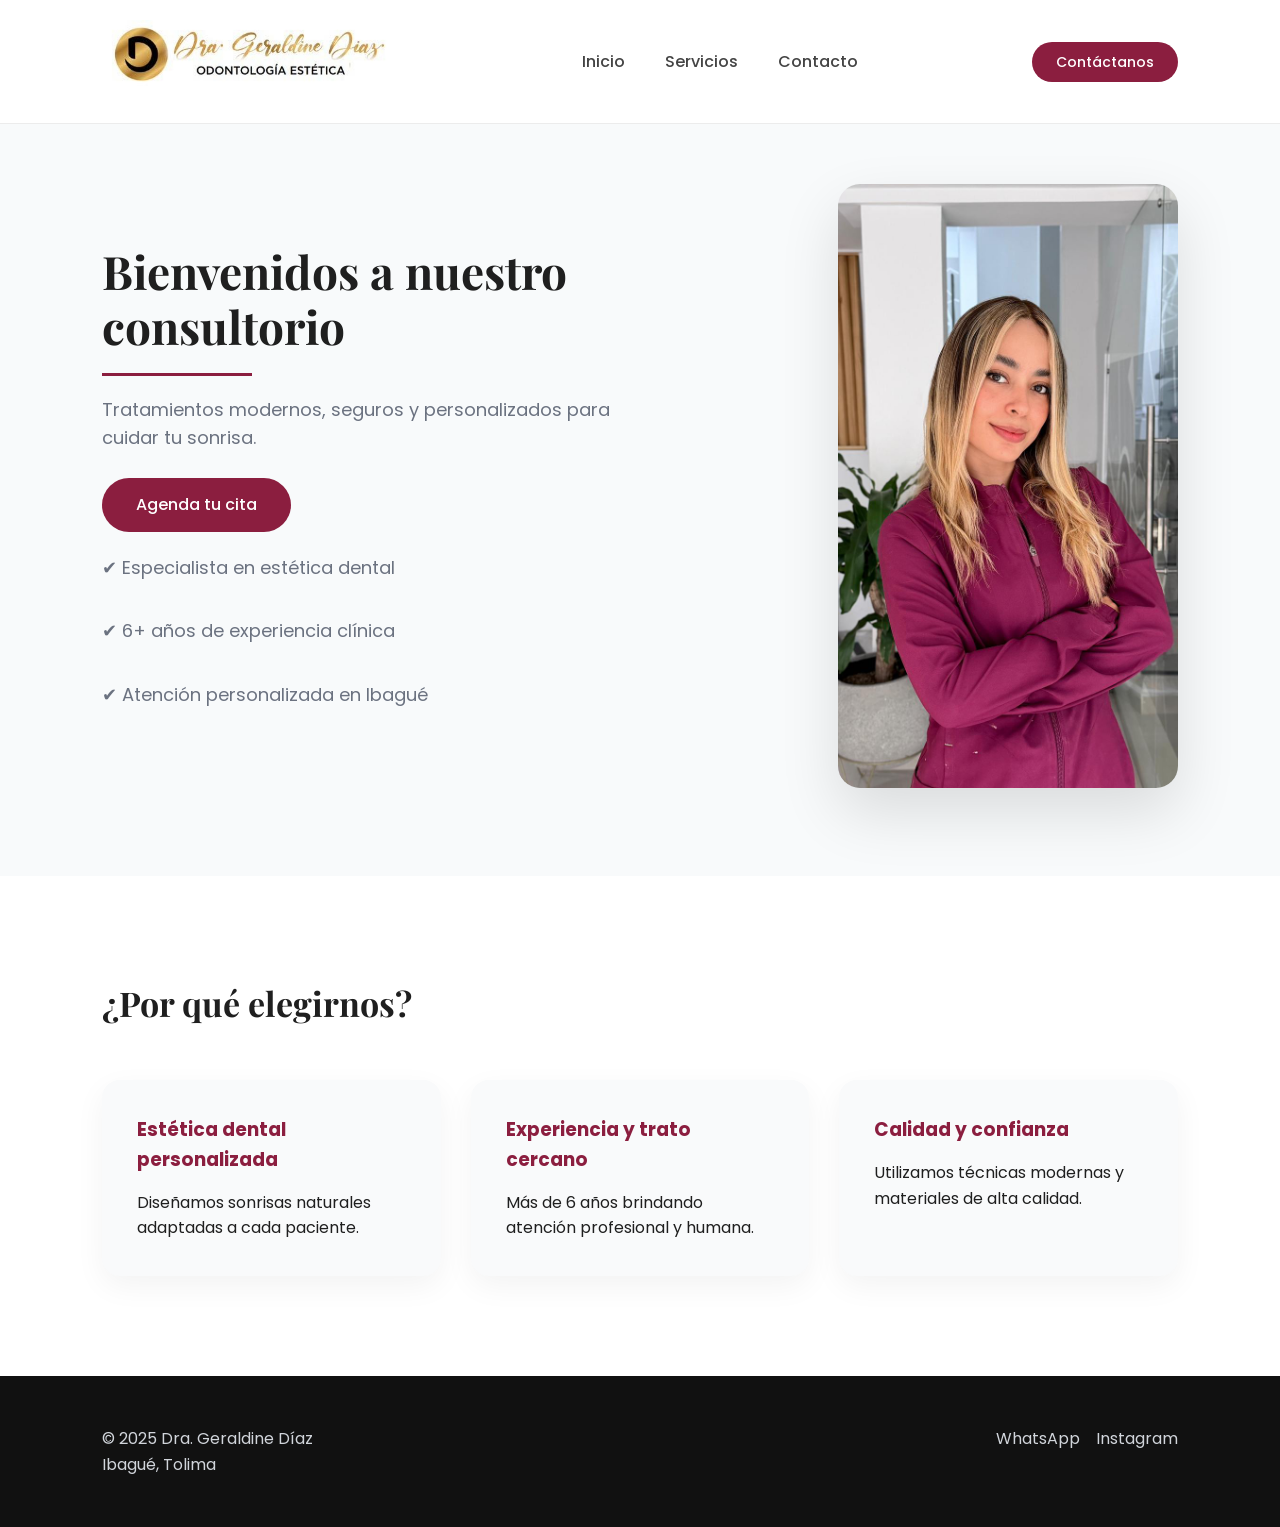
==== index.html @ 143902cc "Se sube el proyecto" ====
<!DOCTYPE html>
<html lang="es">
<head>
    <meta charset="UTF-8">
    <meta name="viewport" content="width=device-width, initial-scale=1.0">
    <title>Dra. Geraldine Díaz</title>
    <link href="https://fonts.googleapis.com/css2?family=Playfair+Display:wght@500;600&family=Poppins:wght@300;400;500&display=swap" rel="stylesheet">
    <link rel="stylesheet" href="CSS/styles.css">
</head>

<body>

<header class="header">
    <div class="logo-container">
        <a href="index.html">
            <img src="img/logoheader.png" alt="Logo Dra Geraldine Diaz" class="logo">
        </a>
    </div>

    <nav class="nav-principal">
        <ul>
            <li><a href="index.html">Inicio</a></li>
            <li><a href="Pages/servicios.html">Servicios</a></li>
            <li><a href="Pages/contacto.html">Contacto</a></li>
        </ul>
    </nav>

    <div class="header-cta">
        <a href="https://wa.me/573226050083" target="_blank" class="btn-header">
            Contáctanos
        </a>
    </div>
</header>

<main>

    <section class="hero">

        <!-- COLUMNA IZQUIERDA -->
        <div class="hero-texto">
            <h2>Bienvenidos a nuestro consultorio</h2>

            <p>
                Tratamientos modernos, seguros y personalizados 
                para cuidar tu sonrisa.
            </p>

            <a href="Pages/contacto.html" class="btn-custom">
                Agenda tu cita
            </a>

            <!-- INFO AHORA ESTÁ DENTRO -->
            <div class="hero-info">
                <p>✔ Especialista en estética dental</p>
                <p>✔ 6+ años de experiencia clínica</p>
                <p>✔ Atención personalizada en Ibagué</p>
            </div>
        </div>

        <!-- COLUMNA DERECHA -->
        <div class="hero-imagen">
            <img src="img/imagendoctora.jpeg" 
                 alt="Foto de la Dra. Geraldine Díaz">
        </div>

    </section>

    <section class="beneficios">
        <h2>¿Por qué elegirnos?</h2>
         <div class="cards">

        <div class="card-custom">
            <h3>Estética dental personalizada</h3>
            <p>Diseñamos sonrisas naturales adaptadas a cada paciente.</p>
        </div>

        <div class="card-custom">
            <h3>Experiencia y trato cercano</h3>
            <p>Más de 6 años brindando atención profesional y humana.</p>
        </div>

        <div class="card-custom">
            <h3>Calidad y confianza</h3>
            <p>Utilizamos técnicas modernas y materiales de alta calidad.</p>
        </div>

    </div>
    </section>

</main>

<footer class="footer">
      <div>
        <p>© 2025 Dra. Geraldine Díaz</p>
        <p>Ibagué, Tolima</p>
    </div>

    <div>
        <a href="https://wa.me/573226050083" target="_blank">WhatsApp</a>
        &nbsp;&nbsp;
        <a href="https://www.instagram.com/dra.geraldinediaz" target="_blank">Instagram</a>
    </div>
</footer>

</body>
</html>
---- CSS/styles.css ----
/* =========================
   RESET
========================= */
*{
    margin:0;
    padding:0;
    box-sizing:border-box;
}

/* =========================
   BASE
========================= */
body{
    font-family: 'Poppins', sans-serif;
    background:#ffffff;
    color:#1f1f1f;
    line-height:1.6;
}

/* =========================
   HEADER (INDEX Y CONTACTO)
========================= */
.header{
    display:flex;
    align-items:center;
    justify-content:space-between;
    padding:20px 8%;
    background:#ffffff;
    border-bottom:1px solid #ececec;
}

.logo{
    height:75px;
}

.nav-principal{
    flex:1;
    display:flex;
    justify-content:center;
}

.nav-principal ul{
    list-style:none;
    display:flex;
    gap:40px;
}

.nav-principal a{
    text-decoration:none;
    color:#444;
    font-weight:500;
    transition:0.3s ease;
}

.nav-principal a:hover{
    color:#8b1e3f;
}

.btn-header{
    padding:10px 24px;
    background:#8b1e3f;
    color:white;
    text-decoration:none;
    border-radius:30px;
    font-size:14px;
    font-weight:500;
    transition:0.3s ease;
}

.btn-header:hover{
    background:#6f1732;
}

/* =========================
   HERO INDEX
========================= */
.hero{
    display:flex;
    align-items:center;
    justify-content:space-between;
    padding:60px 8% 80px 8%;
    gap:60px;
    background:#f8fafb;
}

.hero-texto{
    max-width:520px;
}

.hero-texto h2{
    font-family:'Playfair Display', serif;
    font-size:46px;
    line-height:1.2;
    margin-bottom:20px;
}

.hero-texto h2::after{
    content:"";
    display:block;
    width:150px;
    height:3px;
    background:#8b1e3f;
    margin-top:18px;
}

.hero-texto p{
    font-size:18px;
    color:#6b7280;
    margin-bottom:25px;
}

.btn-custom{
    display:inline-block;
    padding:14px 34px;
    background:#8b1e3f;
    color:white;
    text-decoration:none;
    border-radius:40px;
    font-weight:500;
    transition:0.3s ease;
}

.btn-custom:hover{
    background:#6f1732;
}

.hero-info{
    margin-top:22px;
    display:flex;
    flex-direction:column;
    gap:10px;
    font-size:14px;
    color:#6b7280;
}

.hero-imagen img{
    width:340px;
    max-width:100%;
    border-radius:22px;
    box-shadow:0 25px 60px rgba(0,0,0,0.12);
}

/* =========================
   BENEFICIOS INDEX
========================= */
.beneficios{
    padding:100px 8%;
}

.beneficios h2{
    font-family:'Playfair Display', serif;
    font-size:34px;
    margin-bottom:50px;
}

.cards{
    display:flex;
    gap:30px;
    flex-wrap:wrap;
}

.card-custom{
    flex:1;
    min-width:260px;
    background:#f9fafb;
    padding:35px;
    border-radius:18px;
    box-shadow:0 10px 30px rgba(0,0,0,0.05);
    transition:0.3s ease;
}

.card-custom:hover{
    transform:translateY(-6px);
    box-shadow:0 20px 50px rgba(0,0,0,0.08);
}

.card-custom h3{
    color:#8b1e3f;
    margin-bottom:15px;
}

/* =========================
   CONTACTO
========================= */
.contacto-wireframe{
    padding:100px 8%;
    background:#f8fafb;
}

.contacto-card{
    display:flex;
    gap:60px;
    align-items:flex-start;
    justify-content:space-between;
}

.contacto-info{
    flex:1;
    max-width:500px;
}

.contacto-info h2{
    font-family:'Playfair Display', serif;
    font-size:36px;
    margin-bottom:20px;
}

.contacto-info h2::after{
    content:"";
    display:block;
    width:150px;
    height:3px;
    background:#8b1e3f;
    margin-top:15px;
}

.contacto-info p{
    color:#6b7280;
    margin-bottom:30px;
}

.contacto-links{
    display:flex;
    flex-direction:column;
    gap:15px;
}

.contacto-links a{
    text-decoration:none;
    color:#8b1e3f;
    font-weight:500;
}

.contacto-mapa{
    flex:1;
}

.contacto-mapa iframe{
    width:100%;
    height:380px;
    border:0;
    box-shadow:0 30px 80px rgba(0,0,0,0.12);
}

.direccion{
    margin-top:15px;
    font-size:14px;
    color:#6b7280;
}

/* =========================
   FOOTER
========================= */
.footer{
    background:#111;
    color:#d1d5db;
    padding:50px 8%;
    display:flex;
    justify-content:space-between;
    flex-wrap:wrap;
    gap:20px;
}

.footer a{
    color:#d1d5db;
    text-decoration:none;
}

.footer a:hover{
    color:#8b1e3f;
}

/* =========================
   RESPONSIVE
========================= */
@media(max-width:900px){

    .header{
        flex-direction:column;
        gap:20px;
        padding:20px 5%;
    }

    .nav-principal ul{
        flex-direction:column;
        gap:12px;
        align-items:center;
    }

    .hero{
        flex-direction:column;
        text-align:center;
        padding:60px 5%;
        gap:40px;
    }

    .hero-texto{
        max-width:100%;
    }

    .hero-texto h2{
        font-size:32px;
    }

    .hero-texto h2::after{
        margin:18px auto 0 auto;
    }

    .cards{
        flex-direction:column;
    }

    .contacto-wireframe{
        padding:60px 5%;
    }

    .contacto-card{
        flex-direction:column;
        gap:40px;
        text-align:center;
    }

    .contacto-info h2::after{
        margin-left:auto;
        margin-right:auto;
    }

    .contacto-mapa iframe{
        height:300px;
    }

    .footer{
        flex-direction:column;
        text-align:center;
    }
}

/* =========================
   SERVICIOS (BOOTSTRAP PAGE)
========================= */

.servicios-hero{
    padding:80px 0;
    background:#f8fafb;
    text-align:center;
}

.servicios-hero h1{
    font-family:'Playfair Display', serif;
    font-size:42px;
    margin-bottom:15px;
}

.servicios-hero p{
    color:#6b7280;
}

.video-consultorio{
    width:100%;
    border-radius:20px;
}

.titulo-seccion{
    font-family:'Playfair Display', serif;
    margin-bottom:20px;
}

.texto-secundario{
    color:#6b7280;
}

.lista-consultorio{
    list-style:none;
    padding:0;
}

.lista-consultorio li{
    margin-bottom:10px;
}

.destacado{
    background:#f3f4f6;
    padding:25px;
    border-radius:15px;
}

.btn-consulta{
    display:inline-block;
    margin-top:10px;
    padding:10px 25px;
    background:#8b1e3f;
    color:white;
    text-decoration:none;
    border-radius:30px;
}

.servicio-card{
    background:white;
    padding:25px;
    border-radius:15px;
    box-shadow:0 10px 25px rgba(0,0,0,0.05);
    transition:0.3s ease;
}

.servicio-card:hover{
    transform:translateY(-5px);
}

.servicio-card h3{
    margin-bottom:15px;
}

.servicio-card ul{
    list-style:none;
    padding:0;
}

.cta-final{
    padding:80px 0;
}

.btn-principal{
    background:#8b1e3f;
    color:white;
    border:none;
}
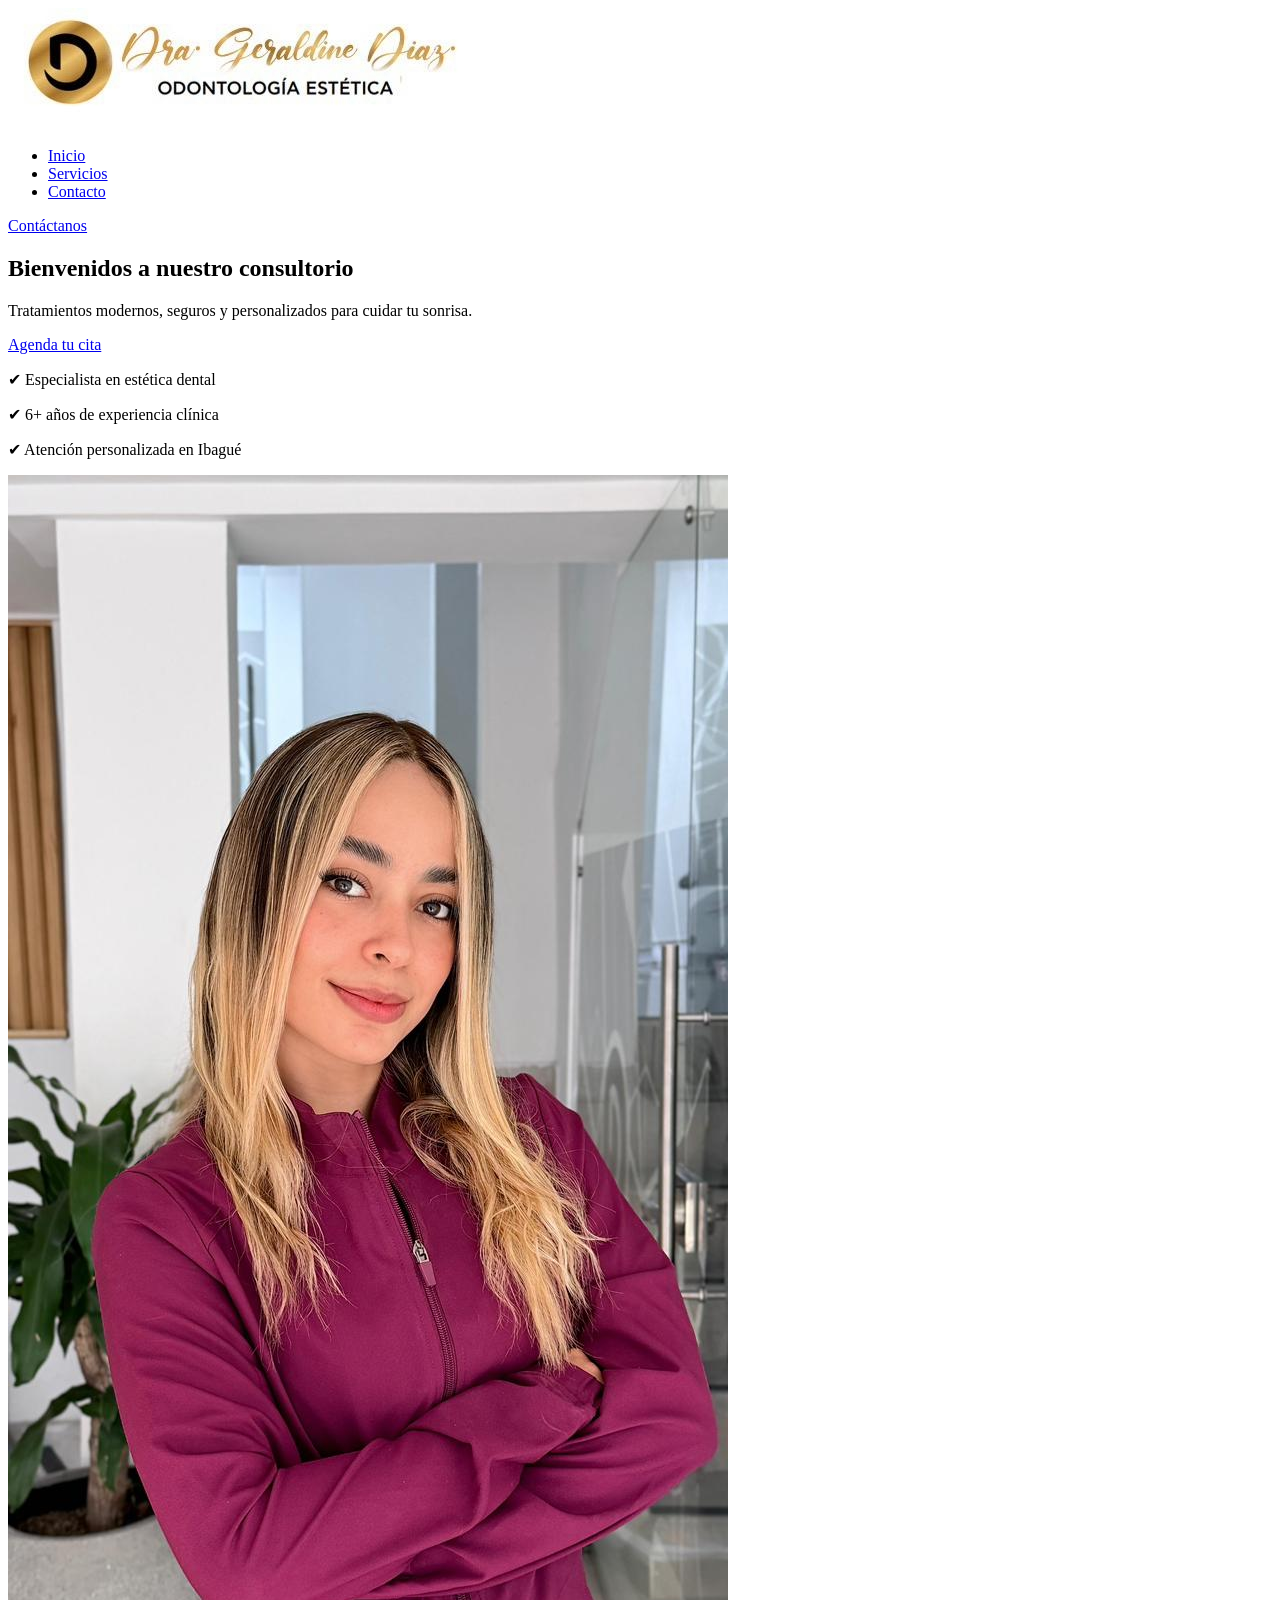
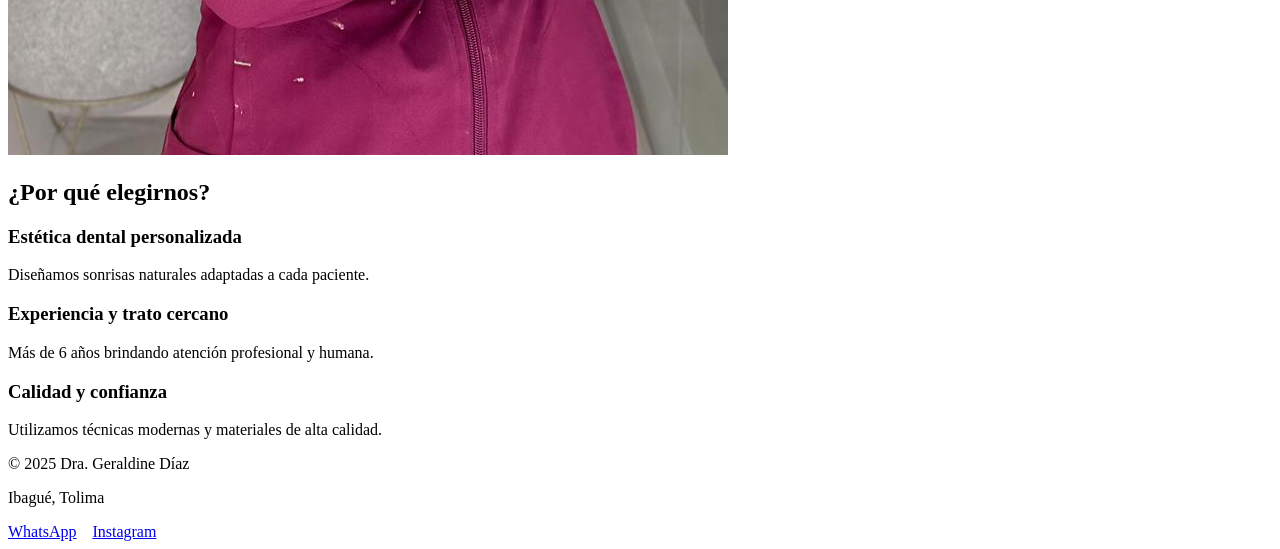
==== commit 5c80b4cf: "Correcciones en titulos, estructura HTML y mejoras de SEO" ====
--- a/index.html
+++ b/index.html
@@ -3,9 +3,15 @@
 <head>
     <meta charset="UTF-8">
     <meta name="viewport" content="width=device-width, initial-scale=1.0">
-    <title>Dra. Geraldine Díaz</title>
+    <title>Odontóloga en Ibagué | Dra. Geraldine Díaz</title>
+    <link rel="icon" href="img/favicon.png">
+    <meta name="description" content="Consultorio odontológico en Ibagué especializado en estética dental, diseño de sonrisa, blanqueamiento y tratamientos modernos. Agenda tu cita con la Dra. Geraldine Díaz.">
+    <meta property="og:title" content="Consultorio Odontológico Dra. Geraldine Díaz">
+    <meta property="og:description" content="Odontología estética y salud oral en Ibagué. Agenda tu cita hoy.">
+    <meta property="og:image" content="img/imagendoctora.jpeg">
+    <meta property="og:type" content="website">
     <link href="https://fonts.googleapis.com/css2?family=Playfair+Display:wght@500;600&family=Poppins:wght@300;400;500&display=swap" rel="stylesheet">
-    <link rel="stylesheet" href="CSS/styles.css">
+    <link rel="stylesheet" href="css/styles.css">
 </head>
 
 <body>
@@ -38,7 +44,7 @@
 
         <!-- COLUMNA IZQUIERDA -->
         <div class="hero-texto">
-            <h2>Bienvenidos a nuestro consultorio</h2>
+            <h1>Bienvenidos a nuestro consultorio</h1>
 
             <p>
                 Tratamientos modernos, seguros y personalizados 
@@ -49,7 +55,7 @@
                 Agenda tu cita
             </a>
 
-            <!-- INFO AHORA ESTÁ DENTRO -->
+            <!-- INFORMACION DE LA CLINCA -->
             <div class="hero-info">
                 <p>✔ Especialista en estética dental</p>
                 <p>✔ 6+ años de experiencia clínica</p>
@@ -60,7 +66,7 @@
         <!-- COLUMNA DERECHA -->
         <div class="hero-imagen">
             <img src="img/imagendoctora.jpeg" 
-                 alt="Foto de la Dra. Geraldine Díaz">
+                 alt="Odontóloga Dra Geraldine Díaz en su consultorio en Ibagué">
         </div>
 
     </section>
